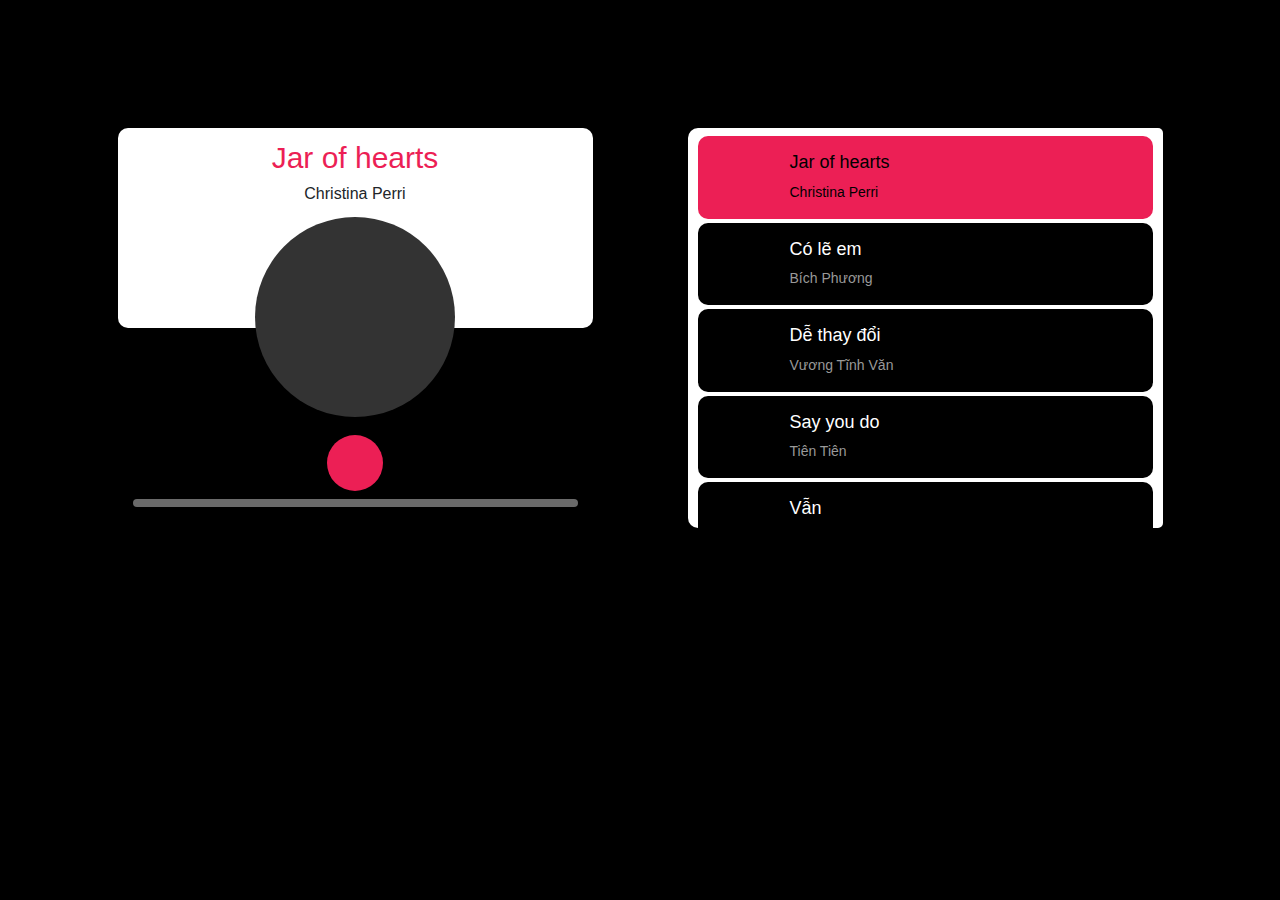
==== index.html @ 51975930 "change name file" ====
<!DOCTYPE html>
<html lang="en">
<head>
    <meta charset="UTF-8">
    <meta http-equiv="X-UA-Compatible" content="IE=edge">
    <meta name="viewport" content="width=device-width, initial-scale=1.0">
    <title>Yuil</title>
    <link rel="stylesheet" href="https://cdnjs.cloudflare.com/ajax/libs/font-awesome/5.15.2/css/all.min.css" integrity="sha512-HK5fgLBL+xu6dm/Ii3z4xhlSUyZgTT9tuc/hSrtw6uzJOvgRr2a9jyxxT1ely+B+xFAmJKVSTbpM/CuL7qxO8w==" crossorigin="anonymous" />
    <link rel="stylesheet" href="https://maxcdn.bootstrapcdn.com/bootstrap/4.0.0/css/bootstrap.min.css" integrity="sha384-Gn5384xqQ1aoWXA+058RXPxPg6fy4IWvTNh0E263XmFcJlSAwiGgFAW/dAiS6JXm" crossorigin="anonymous">
    <link rel="stylesheet" href="style.css">
    <link rel="icon" type="image/png" href="https://scontent-xsp1-2.xx.fbcdn.net/v/t39.30808-6/224930175_2962450864015047_873747107842470231_n.jpg?_nc_cat=110&ccb=1-5&_nc_sid=09cbfe&_nc_ohc=a5xc43BWW0sAX94Xy4-&_nc_ht=scontent-xsp1-2.xx&oh=1fb9cf60e74f5d9f7d8f4c42345815c1&oe=613FD539"/>
</head>
<body>
    
    <div class="player">
        <div class="container">
            <div class="row justify-content-around">
                <div class="dashboard col-md-5">
                    <header >
                        <h2>Jar of heart</h2>
                        <h4>Christina Perri</h4>
                    </header>
                    <div class="cd">
                        <div class="cd-thumb" style="background-image: url('https://scontent-xsp1-2.xx.fbcdn.net/v/t39.30808-6/224930175_2962450864015047_873747107842470231_n.jpg?_nc_cat=110&ccb=1-5&_nc_sid=09cbfe&_nc_ohc=a5xc43BWW0sAX94Xy4-&_nc_ht=scontent-xsp1-2.xx&oh=1fb9cf60e74f5d9f7d8f4c42345815c1&oe=613FD539')">
                        </div>
                    </div>
                    <div class="control">
                        <div class="btn btn-repeat">
                            <i class="fas fa-redo"></i>
                        </div>
                        <div class="btn btn-prev">
                            <i class="fas fa-step-backward"></i>
                        </div>
                        <div class="btn btn-toggle-play">
                            <i class="fas fa-pause icon-pause"></i>
                            <i class="fas fa-play icon-play"></i>
                        </div>
                        <div class="btn btn-next">
                            <i class="fas fa-step-forward"></i>
                        </div>
                        <div class="btn btn-random">
                            <i class="fas fa-random"></i>
                        </div>
                    </div>
                    <div class="progress-container" >
                        <!-- <input id="progress" class="progress" type="range" value="0" step="1" min="0" max="100"> -->
                        <div class="progress" id="progress"></div>
                    </div>    
                    <audio id="audio" src=""></audio>
                </div>
                
                <div class="playlist col-md-5">
                    
                </div>
            </div>
        </div>
    </div>
    <script src="demo.js"></script>
    <script src="https://code.jquery.com/jquery-3.2.1.slim.min.js" integrity="sha384-KJ3o2DKtIkvYIK3UENzmM7KCkRr/rE9/Qpg6aAZGJwFDMVNA/GpGFF93hXpG5KkN" crossorigin="anonymous"></script>
    <script src="https://cdnjs.cloudflare.com/ajax/libs/popper.js/1.12.9/umd/popper.min.js" integrity="sha384-ApNbgh9B+Y1QKtv3Rn7W3mgPxhU9K/ScQsAP7hUibX39j7fakFPskvXusvfa0b4Q" crossorigin="anonymous"></script>
    <script src="https://maxcdn.bootstrapcdn.com/bootstrap/4.0.0/js/bootstrap.min.js" integrity="sha384-JZR6Spejh4U02d8jOt6vLEHfe/JQGiRRSQQxSfFWpi1MquVdAyjUar5+76PVCmYl" crossorigin="anonymous"></script>
</body>
</html>
---- style.css ----
* {
    padding: 0;
    margin: 0;
    box-sizing: border-box;
}
body {
    background-color: black;
    /* font-size: 20px; */
}
.player {
    display: flex;
    /* margin: 32px auto; */
    margin-top: 10%;
    justify-content: center;
}
.dashboard.col-md-5{
    height: 200px;
}
.playlist.col-md-5{
    height: 400px;
}
.player .icon-pause {
    display: none;
}
.player.playing .icon-pause {
    display: inline-block;
}
.player.playing .icon-play {
    display: none;
}
.dashboard {
    padding-top: 12px;
    background-color: #fff;
    width: 100%;
    border-radius: 10px;
}

header {
    text-align: center;
    margin-bottom: 10px;
}
header h2 {
    color: #ec1f55;
    font-size: 30px;
}
header h4{
    font-size: 16px;
    padding-bottom: 4px;
}
.cd {
    display: flex;
    margin: auto;
    width: 200px;
}
.cd-thumb {
    width: 100%;
    padding-top: 100%;
    border-radius: 50%;
    background-color: #333;
    background-size: cover;
    margin: auto;
}
.control {
    display: flex;
    align-items: center;
    justify-content: space-around;
    padding: 18px 0 8px 0;
}
.control .btn {
    color: #666;
    padding: 18px;
    font-size: 18px;
}

.control .btn.active {
    color: #ec1f55;
}

.control .btn-toggle-play {
    width: 56px;
    height: 56px;
    border-radius: 50%;
    font-size: 24px;
    color: #fff;
    display: flex;
    align-items: center;
    justify-content: center;
    background-color: #ec1f55;
}
.progress-container{
    width: 100%;
    background: #d3d3d3;
    outline: none;
    opacity: 0.5;
    transition: opacity 0.2s;
    border-radius: 4px;
}

.progress {
    width: 0%;
    height: 8px;
    background-color: #ec1f55;
    cursor: pointer;
    border-radius: 4px;
    transition: width 0.1s linear;
}
.playlist {
    padding: 4px 0;
    overflow: auto;
    border-top-left-radius: 10px;
    border-bottom-left-radius: 10px;
    border-top-right-radius: 5px;
    border-bottom-right-radius: 5px;
    background-color:white;
}
.song {
    display: flex;
    align-items: center;
    margin: 4px 10px;
    background-color:black;
    padding: 0px 16px;
    border-radius: 10px;
}
.song.active {
    background-color: #ec1f55;
}
.song:active {
    opacity: 0.8;
}

.song.active .option,
.song.active .author,
.song.active .title {
    color:black;
}

.song .thumb {
    width: 44px;
    height: 44px;
    border-radius: 50%;
    background-size: cover;
    margin: 0 8px;
}

.song .body {
    flex: 1;
    padding: 0 16px;
}
.song:hover{
    cursor: pointer;
}
.song .title {
    padding-top: 16px;
    font-size: 18px;
    color: white;
}

.song .author {
    font-size: 14px;
    color: #999;
}

.song .option {
    padding: 16px 8px;
    color: #666;
    font-size: 18px;
}
::-webkit-scrollbar {
    width: 8px;
}
::-webkit-scrollbar-track {
    background-color: #fff;
    border-radius: 10px;
}
   
::-webkit-scrollbar-thumb { 
    background: rgba(236, 31, 85, 0.8); 
    border-radius: 10px;
    height: 5px;
}

@media screen and (min-width: 576px) and (max-width:767px)  {
    .dashboard{
        position: relative;
        background-color: black;
    }
    header{
        position: absolute;
        right: 0;
        top: 16px;
        width: 50%;
        text-align: center;
    }
    header h4{
        color: white;
    }
    .cd{
        position: absolute;
        left: 0;
        bottom: 0;
    }
    .control{
        position: absolute;
        bottom: 8px;
        right: 0;
        width: 50%;
    }
    .progress-container{
        position: absolute;
        bottom: 0;
        width: 50%;
        right: 2px;
    }
    .playlist{
        margin-top: 64px;
        
    }
    .song {
        margin: 4px 10px;
        background-color:black;
        padding: 2px 16px;
        border-radius: 10px;
    }
    .song .title {
        padding-top: 0;
        font-size: 18px;
        color: white;
        margin-top: 4px;
    }
    
    .song .author {
        font-size: 16px;
        color: #999;
        margin-bottom: 8px;
    }
    .song .body {
        flex: 1;
        padding: 4 4px;
    }
}
@media screen and (min-width: 420px) and (max-width: 575px) {
    body{
        width: 100%;
    }
    .dashboard{
        position: relative;
        background-color: black;
        width: 100%;
        /* margin: 32px 0 0 0; */
    }
    header{
        position: absolute;
        right: 16px;
        top: 32px;
        width: 60%;
        text-align: center;

    }
    header h4{
        color: white;
    }
    .cd{
        position: absolute;
        left: 0px;
        top: 16px;
        padding-left: 16px;
        width: 40%;
    }
    .control{
        /* padding-top: 224px; */
        position: absolute;
        
        bottom: -80px;
        left: 0;
        width: 100%;
        /* margin-bottom: 96px; */
    }
    .progress-container{
        position: absolute;
        bottom: -96px;
        /* margin-bottom: 144px; */
        left: 19px;
        width: 90%;
    }
    .playlist{
        margin-top: 106px;
        border-radius: 0;
    }
    ::-webkit-scrollbar-thumb { 
        background: rgba(236, 31, 85, 0.8); 
        border-radius: 0px;
        height: 5px;
    }
}

@media screen and (max-width: 419px) {
    body{
        width: 100%;
        overflow: hidden;
    }
    .container{
        /* padding: 0; */
    }
    .dashboard{
        position: relative;
        background-color: black;
        width: 100%;
        /* margin: 32px 0 0 0; */
    }
    header{
        position: absolute;
        right: 16px;
        top: 42px;
        width: 50%;
        text-align: center;
    }
    header h4{
        color: white;
    }
    .cd{
        position: absolute;
        left: 0px;
        top: 16px;
        padding-left: 16px;
        width: 40%;
    }
    .control{
        /* padding-top: 224px; */
        position: absolute;
        bottom: -16px;
        left: 0;
        width: 100%;
        
    }
    .progress-container{
        position: absolute;
        bottom: -164px;
        margin-bottom: 144px;
        left: 19px;
        width: 90%;
    }
    .playlist{
        margin-top: 32px;
        border-radius: 0;
    }
    ::-webkit-scrollbar-thumb { 
        background: rgba(236, 31, 85, 0.8); 
        border-radius: 0px;
        height: 5px;
    }
}  

@media screen and (max-width: 320px) {
    header{
        top: 16px;
    }
    .progress-container{
        bottom: -164px;
        margin-bottom: 144px;
    }
}
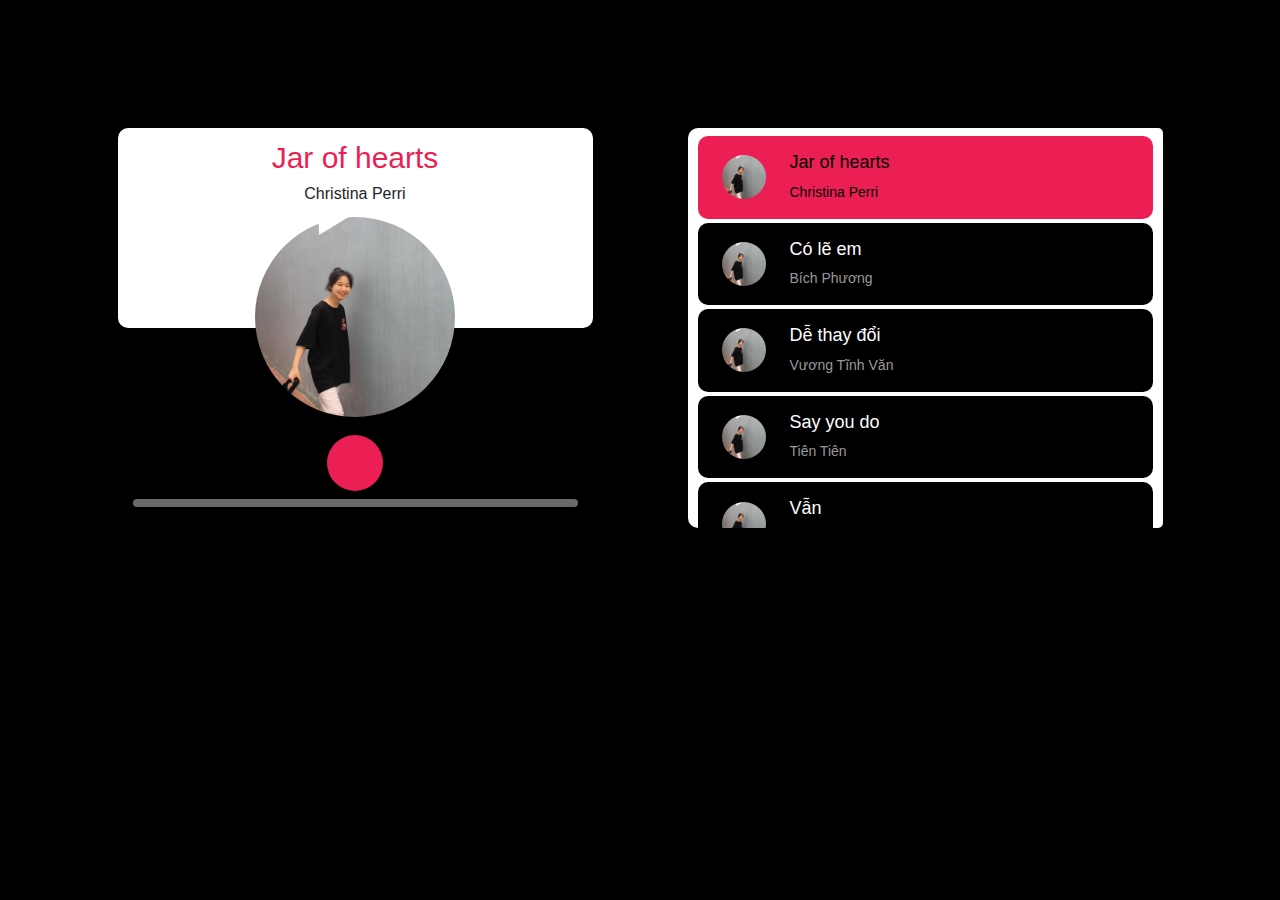
==== commit b1c2d0de: "completed" ====
--- a/index.html
+++ b/index.html
@@ -21,7 +21,7 @@
                         <h4>Christina Perri</h4>
                     </header>
                     <div class="cd">
-                        <div class="cd-thumb" style="background-image: url('https://scontent-xsp1-2.xx.fbcdn.net/v/t39.30808-6/224930175_2962450864015047_873747107842470231_n.jpg?_nc_cat=110&ccb=1-5&_nc_sid=09cbfe&_nc_ohc=a5xc43BWW0sAX94Xy4-&_nc_ht=scontent-xsp1-2.xx&oh=1fb9cf60e74f5d9f7d8f4c42345815c1&oe=613FD539')">
+                        <div class="cd-thumb" style="background-image: url('./img/linh.jpg')">
                         </div>
                     </div>
                     <div class="control">
